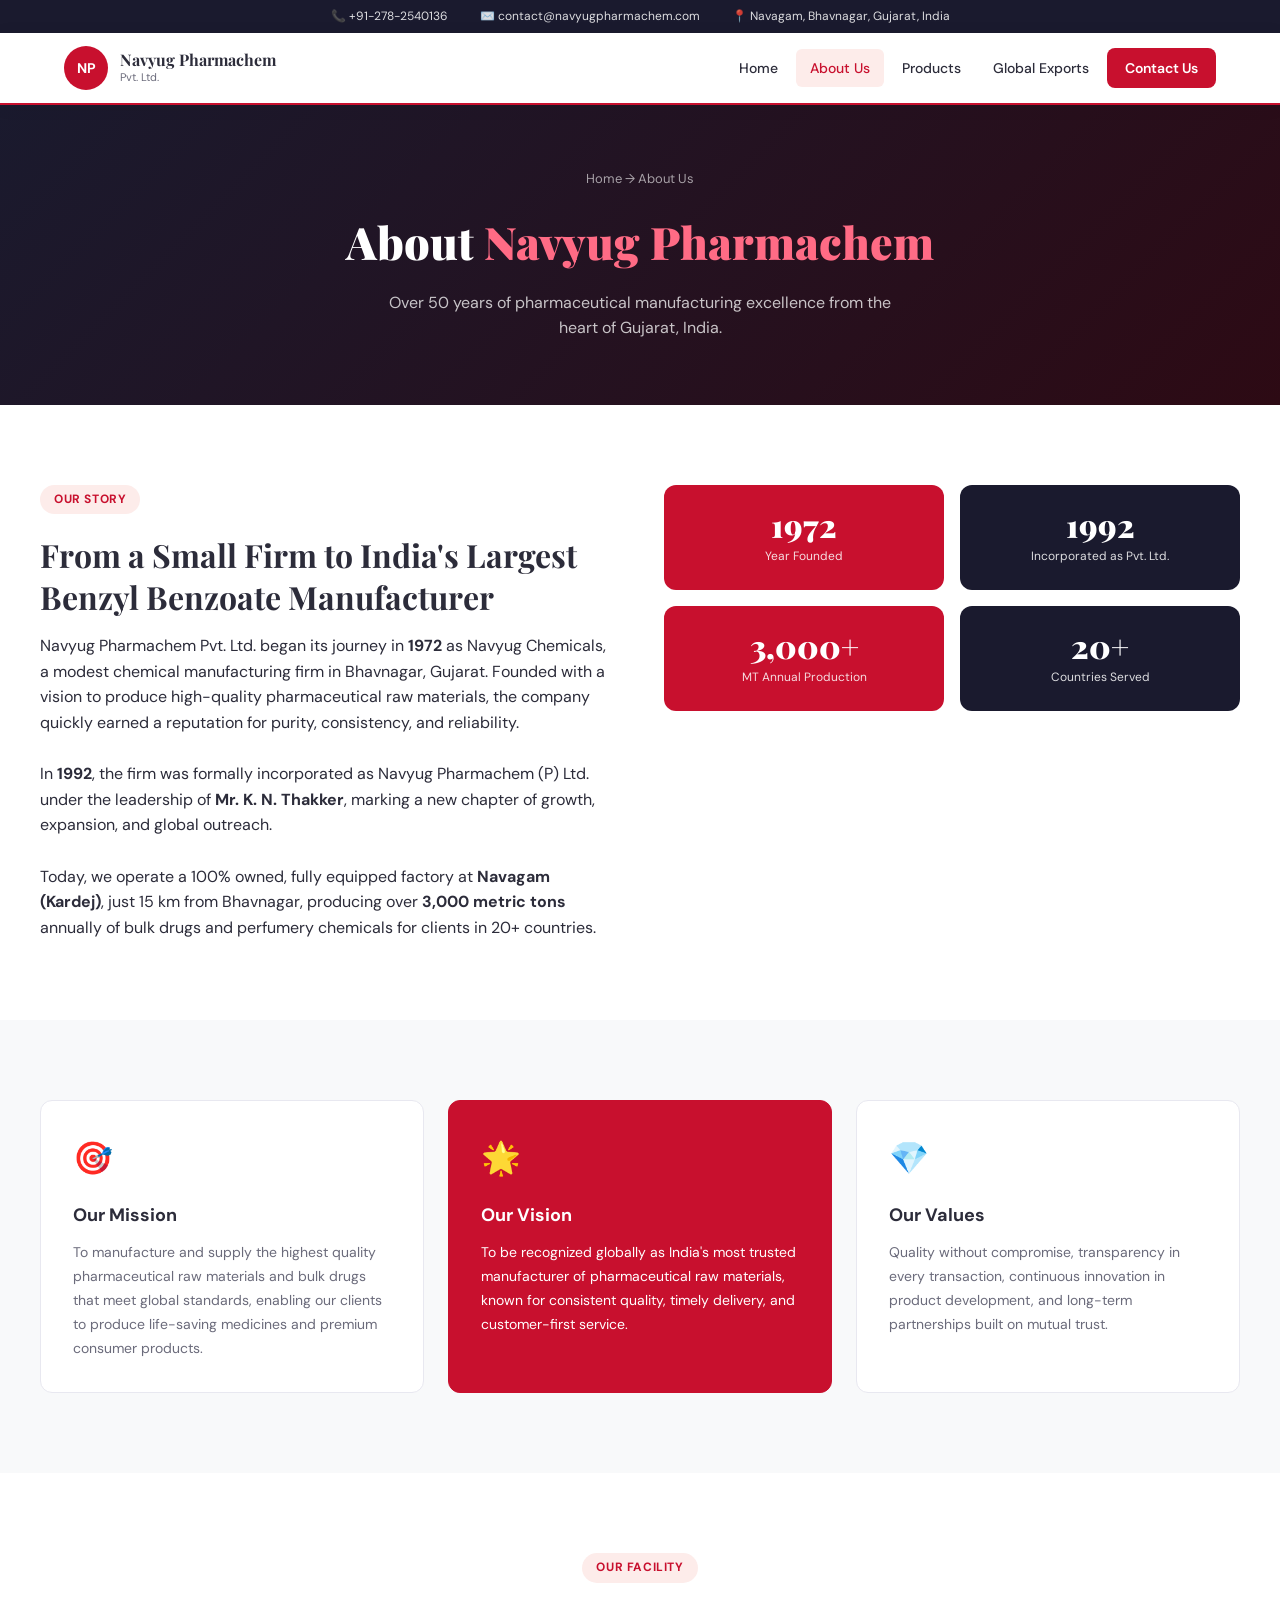
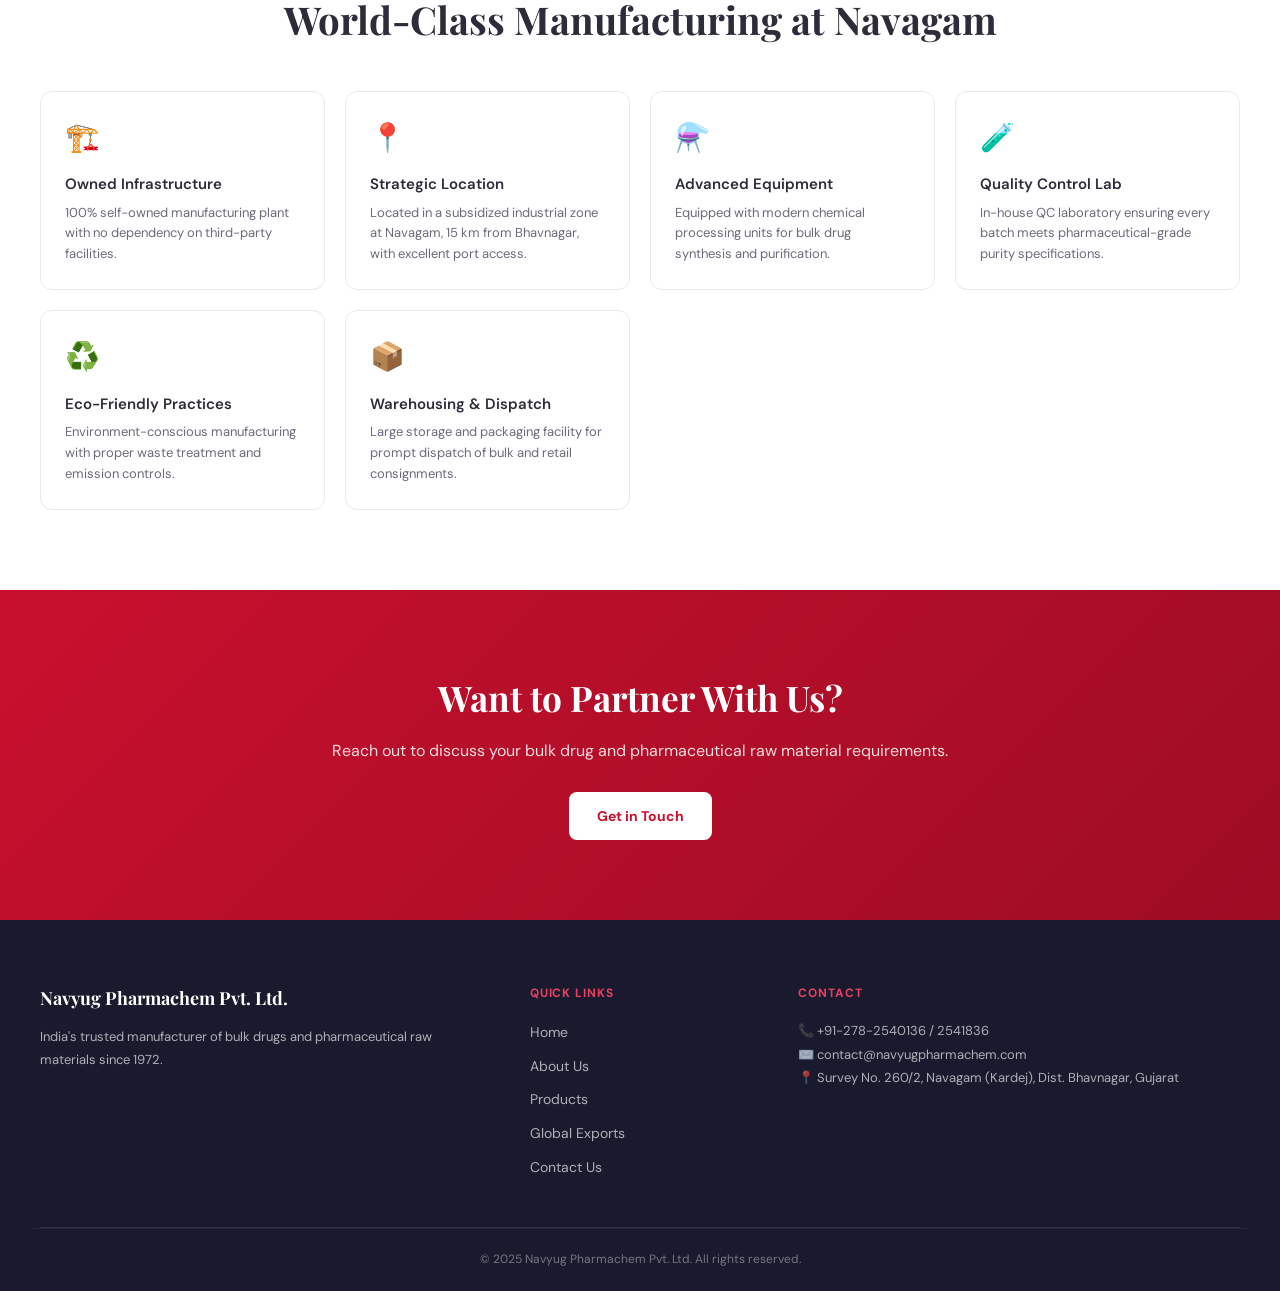
==== about.html @ 343d5f93 "Initial commit" ====
<!DOCTYPE html>
<html lang="en">
<head>
  <meta charset="UTF-8"/>
  <meta name="viewport" content="width=device-width, initial-scale=1.0"/>
  <title>About Us – Navyug Pharmachem Pvt. Ltd.</title>
  <link rel="preconnect" href="https://fonts.googleapis.com">
  <link href="https://fonts.googleapis.com/css2?family=Playfair+Display:wght@700;900&family=DM+Sans:wght@300;400;500;600&display=swap" rel="stylesheet">
  <link rel="stylesheet" href="style.css"/>
</head>
<body>
<div class="topbar">
  <span>📞 +91-278-2540136</span>
  <span>✉️ contact@navyugpharmachem.com</span>
  <span>📍 Navagam, Bhavnagar, Gujarat, India</span>
</div>
<nav class="navbar" id="navbar">
  <div class="nav-container">
    <a href="index.html" class="nav-logo">
      <div class="logo-circle">NP</div>
      <div>
        <div class="logo-name">Navyug Pharmachem</div>
        <div class="logo-sub">Pvt. Ltd.</div>
      </div>
    </a>
    <button class="hamburger" id="hamburger" aria-label="Menu">
      <span></span><span></span><span></span>
    </button>
    <ul class="nav-menu" id="navMenu">
      <li><a href="index.html">Home</a></li>
      <li><a href="about.html" class="active">About Us</a></li>
      <li><a href="products.html">Products</a></li>
      <li><a href="exports.html">Global Exports</a></li>
      <li><a href="contact.html" class="nav-cta">Contact Us</a></li>
    </ul>
  </div>
</nav>
<section class="page-hero">
  <div class="container">
    <div class="breadcrumb"><a href="index.html">Home</a> → About Us</div>
    <h1>About <span class="hero-accent">Navyug Pharmachem</span></h1>
    <p>Over 50 years of pharmaceutical manufacturing excellence from the heart of Gujarat, India.</p>
  </div>
</section>
<section class="section">
  <div class="container">
    <div class="two-col">
      <div>
        <div class="section-tag">Our Story</div>
        <h2>From a Small Firm to India's Largest Benzyl Benzoate Manufacturer</h2>
        <p>Navyug Pharmachem Pvt. Ltd. began its journey in <strong>1972</strong> as Navyug Chemicals, a modest chemical manufacturing firm in Bhavnagar, Gujarat. Founded with a vision to produce high-quality pharmaceutical raw materials, the company quickly earned a reputation for purity, consistency, and reliability.</p>
        <br>
        <p>In <strong>1992</strong>, the firm was formally incorporated as Navyug Pharmachem (P) Ltd. under the leadership of <strong>Mr. K. N. Thakker</strong>, marking a new chapter of growth, expansion, and global outreach.</p>
        <br>
        <p>Today, we operate a 100% owned, fully equipped factory at <strong>Navagam (Kardej)</strong>, just 15 km from Bhavnagar, producing over <strong>3,000 metric tons</strong> annually of bulk drugs and perfumery chemicals for clients in 20+ countries.</p>
      </div>
      <div class="about-stats-box">
        <div class="asb-item"><div class="asb-num">1972</div><div class="asb-label">Year Founded</div></div>
        <div class="asb-item"><div class="asb-num">1992</div><div class="asb-label">Incorporated as Pvt. Ltd.</div></div>
        <div class="asb-item"><div class="asb-num">3,000+</div><div class="asb-label">MT Annual Production</div></div>
        <div class="asb-item"><div class="asb-num">20+</div><div class="asb-label">Countries Served</div></div>
      </div>
    </div>
  </div>
</section>
<section class="section section-gray">
  <div class="container">
    <div class="mv-grid">
      <div class="mv-card"><div class="mv-icon">🎯</div><h3>Our Mission</h3><p>To manufacture and supply the highest quality pharmaceutical raw materials and bulk drugs that meet global standards, enabling our clients to produce life-saving medicines and premium consumer products.</p></div>
      <div class="mv-card mv-card-red"><div class="mv-icon">🌟</div><h3>Our Vision</h3><p>To be recognized globally as India's most trusted manufacturer of pharmaceutical raw materials, known for consistent quality, timely delivery, and customer-first service.</p></div>
      <div class="mv-card"><div class="mv-icon">💎</div><h3>Our Values</h3><p>Quality without compromise, transparency in every transaction, continuous innovation in product development, and long-term partnerships built on mutual trust.</p></div>
    </div>
  </div>
</section>
<section class="section">
  <div class="container">
    <div class="section-header">
      <div class="section-tag">Our Facility</div>
      <h2>World-Class Manufacturing at Navagam</h2>
    </div>
    <div class="facility-grid">
      <div class="facility-item"><div class="fi-icon">🏗️</div><h4>Owned Infrastructure</h4><p>100% self-owned manufacturing plant with no dependency on third-party facilities.</p></div>
      <div class="facility-item"><div class="fi-icon">📍</div><h4>Strategic Location</h4><p>Located in a subsidized industrial zone at Navagam, 15 km from Bhavnagar, with excellent port access.</p></div>
      <div class="facility-item"><div class="fi-icon">⚗️</div><h4>Advanced Equipment</h4><p>Equipped with modern chemical processing units for bulk drug synthesis and purification.</p></div>
      <div class="facility-item"><div class="fi-icon">🧪</div><h4>Quality Control Lab</h4><p>In-house QC laboratory ensuring every batch meets pharmaceutical-grade purity specifications.</p></div>
      <div class="facility-item"><div class="fi-icon">♻️</div><h4>Eco-Friendly Practices</h4><p>Environment-conscious manufacturing with proper waste treatment and emission controls.</p></div>
      <div class="facility-item"><div class="fi-icon">📦</div><h4>Warehousing &amp; Dispatch</h4><p>Large storage and packaging facility for prompt dispatch of bulk and retail consignments.</p></div>
    </div>
  </div>
</section>
<section class="cta-banner">
  <div class="container">
    <h2>Want to Partner With Us?</h2>
    <p>Reach out to discuss your bulk drug and pharmaceutical raw material requirements.</p>
    <a href="contact.html" class="btn-white">Get in Touch</a>
  </div>
</section>
<footer class="footer">
  <div class="container footer-grid">
    <div>
      <div class="footer-logo">Navyug Pharmachem Pvt. Ltd.</div>
      <p class="footer-desc">India's trusted manufacturer of bulk drugs and pharmaceutical raw materials since 1972.</p>
    </div>
    <div>
      <div class="footer-heading">Quick Links</div>
      <ul class="footer-links">
        <li><a href="index.html">Home</a></li>
        <li><a href="about.html">About Us</a></li>
        <li><a href="products.html">Products</a></li>
        <li><a href="exports.html">Global Exports</a></li>
        <li><a href="contact.html">Contact Us</a></li>
      </ul>
    </div>
    <div>
      <div class="footer-heading">Contact</div>
      <p>📞 +91-278-2540136 / 2541836</p>
      <p>✉️ contact@navyugpharmachem.com</p>
      <p>📍 Survey No. 260/2, Navagam (Kardej), Dist. Bhavnagar, Gujarat</p>
    </div>
  </div>
  <div class="footer-bottom"><p>© 2025 Navyug Pharmachem Pvt. Ltd. All rights reserved.</p></div>
</footer>
<script src="script.js"></script>
</body>
</html>
---- style.css ----
:root {
  --red: #C8102E; --red-dark: #9E0C24; --red-light: #FDECEA; --red-mid: #E84060;
  --dark: #1A1A2E; --text: #2C2C3A; --muted: #6B6B7B; --bg: #FFFFFF;
  --bg-gray: #F8F9FA; --border: #E8E8F0; --white: #FFFFFF;
  --font-head: 'Playfair Display', Georgia, serif;
  --font-body: 'DM Sans', 'Segoe UI', sans-serif;
  --radius: 12px; --shadow: 0 4px 20px rgba(200,16,46,0.08);
  --shadow-lg: 0 8px 40px rgba(200,16,46,0.12); --transition: 0.25s ease;
}
*, *::before, *::after { margin: 0; padding: 0; box-sizing: border-box; }
html { scroll-behavior: smooth; }
body { font-family: var(--font-body); color: var(--text); background: var(--bg); line-height: 1.6; font-size: 16px; }

.topbar { background: var(--dark); color: rgba(255,255,255,.85); font-size: 12px; padding: 7px 2rem; display: flex; justify-content: center; gap: 2rem; flex-wrap: wrap; }

.navbar { background: var(--white); border-bottom: 2px solid var(--red); position: sticky; top: 0; z-index: 1000; box-shadow: 0 2px 16px rgba(0,0,0,0.07); }
.nav-container { max-width: 1200px; margin: 0 auto; padding: 0 1.5rem; display: flex; align-items: center; justify-content: space-between; height: 70px; }
.nav-logo { display: flex; align-items: center; gap: 12px; text-decoration: none; }
.logo-circle { width: 44px; height: 44px; background: var(--red); border-radius: 50%; display: flex; align-items: center; justify-content: center; color: #fff; font-weight: 700; font-size: 14px; flex-shrink: 0; }
.logo-name { font-family: var(--font-head); font-size: 16px; color: var(--text); font-weight: 700; line-height: 1.2; }
.logo-sub { font-size: 11px; color: var(--muted); }
.nav-menu { list-style: none; display: flex; align-items: center; gap: 0.25rem; }
.nav-menu a { text-decoration: none; color: var(--text); font-size: 14px; font-weight: 500; padding: 8px 14px; border-radius: 6px; transition: var(--transition); display: block; }
.nav-menu a:hover, .nav-menu a.active { color: var(--red); background: var(--red-light); }
.nav-cta { background: var(--red) !important; color: #fff !important; border-radius: 8px !important; padding: 9px 18px !important; font-weight: 600 !important; }
.nav-cta:hover { background: var(--red-dark) !important; color: #fff !important; }
.hamburger { display: none; flex-direction: column; gap: 5px; cursor: pointer; background: none; border: none; padding: 6px; }
.hamburger span { display: block; width: 24px; height: 2.5px; background: var(--text); border-radius: 2px; transition: var(--transition); }

.hero { background: linear-gradient(135deg, #1A1A2E 0%, #2D0A14 50%, #C8102E 100%); min-height: 90vh; display: flex; flex-direction: column; justify-content: center; align-items: center; padding: 5rem 2rem 3rem; position: relative; overflow: hidden; }
.hero-bg { position: absolute; inset: 0; background: radial-gradient(ellipse at 80% 50%, rgba(200,16,46,0.3) 0%, transparent 70%); pointer-events: none; }
.hero-content { text-align: center; max-width: 720px; position: relative; z-index: 1; animation: fadeUp 0.7s ease both; }
.hero-badge { display: inline-block; background: rgba(255,255,255,0.12); border: 1px solid rgba(255,255,255,0.2); color: #fff; font-size: 12px; font-weight: 600; padding: 6px 16px; border-radius: 20px; margin-bottom: 1.5rem; letter-spacing: 0.05em; text-transform: uppercase; }
.hero-content h1 { font-family: var(--font-head); font-size: clamp(2rem, 5vw, 3.5rem); color: #fff; line-height: 1.15; margin-bottom: 1.25rem; font-weight: 900; }
.hero-accent { color: #FF6B85; }
.hero-content p { color: rgba(255,255,255,0.8); font-size: 17px; max-width: 540px; margin: 0 auto 2rem; line-height: 1.7; }
.hero-btns { display: flex; gap: 12px; justify-content: center; flex-wrap: wrap; }
.hero-card-group { display: flex; gap: 1rem; margin-top: 3rem; position: relative; z-index: 1; flex-wrap: wrap; justify-content: center; animation: fadeUp 0.9s ease both; }
.hero-card { background: rgba(255,255,255,0.1); backdrop-filter: blur(10px); border: 1px solid rgba(255,255,255,0.15); border-radius: var(--radius); padding: 1.25rem 2rem; text-align: center; min-width: 150px; }
.hc-num { font-family: var(--font-head); font-size: 2rem; font-weight: 900; color: #fff; line-height: 1; }
.hc-label { color: rgba(255,255,255,0.7); font-size: 12px; margin-top: 4px; }

.page-hero { background: linear-gradient(135deg, #1A1A2E 0%, #2D0A14 100%); padding: 4rem 2rem; text-align: center; }
.breadcrumb { color: rgba(255,255,255,0.6); font-size: 13px; margin-bottom: 1rem; }
.breadcrumb a { color: rgba(255,255,255,0.6); text-decoration: none; }
.breadcrumb a:hover { color: #fff; }
.page-hero h1 { font-family: var(--font-head); font-size: clamp(1.8rem, 4vw, 2.8rem); color: #fff; font-weight: 900; margin-bottom: 0.75rem; }
.page-hero p { color: rgba(255,255,255,0.75); font-size: 16px; max-width: 540px; margin: 0 auto; }

.btn-red { display: inline-flex; align-items: center; gap: 6px; background: var(--red); color: #fff; border: none; padding: 13px 28px; border-radius: 8px; font-size: 14px; font-weight: 600; cursor: pointer; text-decoration: none; transition: var(--transition); font-family: var(--font-body); }
.btn-red:hover { background: var(--red-dark); transform: translateY(-1px); }
.btn-red-sm { display: inline-flex; align-items: center; background: var(--red); color: #fff; border: none; padding: 8px 18px; border-radius: 6px; font-size: 13px; font-weight: 600; cursor: pointer; text-decoration: none; transition: var(--transition); margin-top: 1rem; }
.btn-red-sm:hover { background: var(--red-dark); }
.btn-ghost { display: inline-flex; align-items: center; gap: 6px; background: transparent; color: #fff; border: 1.5px solid rgba(255,255,255,0.5); padding: 13px 28px; border-radius: 8px; font-size: 14px; font-weight: 600; cursor: pointer; text-decoration: none; transition: var(--transition); }
.btn-ghost:hover { background: rgba(255,255,255,0.1); border-color: #fff; }
.btn-white { display: inline-flex; align-items: center; background: #fff; color: var(--red); border: none; padding: 13px 28px; border-radius: 8px; font-size: 14px; font-weight: 700; cursor: pointer; text-decoration: none; transition: var(--transition); }
.btn-white:hover { background: #f0f0f0; transform: translateY(-1px); }

.section { padding: 5rem 2rem; }
.section-gray { background: var(--bg-gray); }
.container { max-width: 1200px; margin: 0 auto; }
.section-header { text-align: center; margin-bottom: 3rem; }
.section-tag { display: inline-block; background: var(--red-light); color: var(--red); font-size: 12px; font-weight: 700; padding: 5px 14px; border-radius: 20px; text-transform: uppercase; letter-spacing: 0.05em; margin-bottom: 0.75rem; }
.section-header h2 { font-family: var(--font-head); font-size: clamp(1.6rem, 3vw, 2.4rem); color: var(--text); font-weight: 700; line-height: 1.25; margin-bottom: 0.5rem; }
.section-header p { color: var(--muted); font-size: 15px; max-width: 500px; margin: 0 auto; }

.features-grid { display: grid; grid-template-columns: repeat(auto-fit, minmax(280px, 1fr)); gap: 1.5rem; }
.feature-card { background: var(--bg); border: 1px solid var(--border); border-radius: var(--radius); padding: 1.75rem; transition: var(--transition); border-top: 3px solid transparent; }
.feature-card:hover { border-top-color: var(--red); box-shadow: var(--shadow-lg); transform: translateY(-3px); }
.feature-icon { font-size: 2rem; margin-bottom: 1rem; }
.feature-card h3 { font-size: 16px; font-weight: 600; color: var(--text); margin-bottom: 0.5rem; }
.feature-card p { color: var(--muted); font-size: 14px; line-height: 1.7; }

.product-mini-grid { display: grid; grid-template-columns: repeat(auto-fit, minmax(180px, 1fr)); gap: 1.25rem; }
.product-mini { background: var(--bg); border: 1px solid var(--border); border-radius: var(--radius); padding: 1.5rem 1.25rem; text-align: center; transition: var(--transition); }
.product-mini:hover { box-shadow: var(--shadow-lg); transform: translateY(-3px); border-color: var(--red); }
.pm-icon { font-size: 2rem; margin-bottom: 0.75rem; }
.product-mini h4 { font-size: 14px; font-weight: 600; color: var(--text); margin-bottom: 0.4rem; }
.product-mini p { font-size: 12px; color: var(--muted); line-height: 1.5; }
.badge-red { display: inline-block; background: var(--red); color: #fff; font-size: 10px; font-weight: 700; padding: 3px 10px; border-radius: 20px; margin-top: 8px; text-transform: uppercase; }

.cta-banner { background: linear-gradient(135deg, var(--red) 0%, var(--red-dark) 100%); padding: 5rem 2rem; text-align: center; }
.cta-banner h2 { font-family: var(--font-head); font-size: clamp(1.5rem, 3vw, 2.2rem); color: #fff; font-weight: 700; margin-bottom: 0.75rem; }
.cta-banner p { color: rgba(255,255,255,0.85); font-size: 16px; margin-bottom: 1.75rem; }

.footer { background: var(--dark); padding: 4rem 2rem 0; }
.footer-grid { display: grid; grid-template-columns: 2fr 1fr 2fr; gap: 3rem; padding-bottom: 3rem; border-bottom: 1px solid rgba(255,255,255,0.1); }
.footer-logo { font-family: var(--font-head); font-size: 18px; color: #fff; font-weight: 700; margin-bottom: 0.75rem; }
.footer-desc { color: rgba(255,255,255,0.55); font-size: 13px; line-height: 1.7; }
.footer-heading { color: var(--red-mid); font-size: 12px; font-weight: 700; text-transform: uppercase; letter-spacing: 0.08em; margin-bottom: 1rem; }
.footer-links { list-style: none; display: flex; flex-direction: column; gap: 0.5rem; }
.footer-links a { color: rgba(255,255,255,0.65); text-decoration: none; font-size: 14px; transition: var(--transition); }
.footer-links a:hover { color: #fff; padding-left: 4px; }
.footer p { color: rgba(255,255,255,0.65); font-size: 13px; line-height: 1.8; }
.footer-bottom { text-align: center; padding: 1.25rem; border-top: 1px solid rgba(255,255,255,0.05); }
.footer-bottom p { color: rgba(255,255,255,0.4); font-size: 12px; }

.two-col { display: grid; grid-template-columns: 1fr 1fr; gap: 3rem; align-items: start; }
.two-col h2 { font-family: var(--font-head); font-size: clamp(1.5rem, 2.5vw, 2rem); color: var(--text); font-weight: 700; margin: 0.5rem 0 1rem; line-height: 1.3; }
.about-stats-box { display: grid; grid-template-columns: 1fr 1fr; gap: 1rem; }
.asb-item { border-radius: var(--radius); padding: 1.5rem; text-align: center; }
.asb-item:nth-child(odd) { background: var(--red); color: #fff; }
.asb-item:nth-child(even) { background: var(--dark); color: #fff; }
.asb-num { font-family: var(--font-head); font-size: 2rem; font-weight: 900; line-height: 1; }
.asb-label { font-size: 12px; opacity: 0.85; margin-top: 6px; }
.mv-grid { display: grid; grid-template-columns: repeat(auto-fit, minmax(260px, 1fr)); gap: 1.5rem; }
.mv-card { background: #fff; border: 1px solid var(--border); border-radius: var(--radius); padding: 2rem; }
.mv-card-red { background: var(--red); border-color: var(--red); }
.mv-card-red h3, .mv-card-red p { color: #fff !important; }
.mv-icon { font-size: 2rem; margin-bottom: 1rem; }
.mv-card h3 { font-size: 18px; font-weight: 700; color: var(--text); margin-bottom: 0.75rem; }
.mv-card p { color: var(--muted); font-size: 14px; line-height: 1.7; }
.facility-grid { display: grid; grid-template-columns: repeat(auto-fit, minmax(250px, 1fr)); gap: 1.25rem; }
.facility-item { background: #fff; border: 1px solid var(--border); border-radius: var(--radius); padding: 1.5rem; transition: var(--transition); }
.facility-item:hover { box-shadow: var(--shadow); border-color: var(--red); }
.fi-icon { font-size: 1.75rem; margin-bottom: 0.75rem; }
.facility-item h4 { font-size: 15px; font-weight: 600; margin-bottom: 0.4rem; }
.facility-item p { color: var(--muted); font-size: 13px; line-height: 1.6; }

.product-full-grid { display: grid; grid-template-columns: repeat(auto-fit, minmax(340px, 1fr)); gap: 1.5rem; }
.product-full-card { background: #fff; border: 1px solid var(--border); border-radius: var(--radius); padding: 1.75rem; transition: var(--transition); }
.product-full-card:hover { box-shadow: var(--shadow-lg); transform: translateY(-2px); }
.flagship { border-top: 4px solid var(--red); grid-column: span 2; }
.pfc-header { display: flex; align-items: flex-start; gap: 1rem; margin-bottom: 1rem; }
.pfc-icon { font-size: 2rem; flex-shrink: 0; }
.pfc-header h3 { font-size: 18px; font-weight: 700; color: var(--text); line-height: 1.3; }
.product-full-card p { color: var(--muted); font-size: 14px; line-height: 1.7; }
.pfc-uses { background: var(--bg-gray); border-radius: 6px; padding: 10px 14px; font-size: 13px; color: var(--text); margin-top: 1rem; }
.upcoming-grid { display: grid; grid-template-columns: repeat(auto-fit, minmax(200px, 1fr)); gap: 10px; }
.upcoming-item { background: #fff; border: 1px solid var(--border); border-radius: 8px; padding: 12px 16px; font-size: 13px; color: var(--text); font-weight: 500; transition: var(--transition); }
.upcoming-item:hover { background: var(--red-light); border-color: var(--red); color: var(--red); }

.export-regions { display: grid; grid-template-columns: repeat(auto-fit, minmax(240px, 1fr)); gap: 1.5rem; }
.region-card { background: #fff; border: 1px solid var(--border); border-radius: var(--radius); padding: 1.75rem; transition: var(--transition); }
.region-card:hover { box-shadow: var(--shadow-lg); }
.region-flag { font-size: 2.5rem; margin-bottom: 0.75rem; }
.region-card h3 { font-size: 18px; font-weight: 700; color: var(--text); margin-bottom: 1rem; }
.country-list { display: flex; flex-wrap: wrap; gap: 8px; }
.country-pill { background: var(--red-light); color: var(--red); font-size: 12px; font-weight: 600; padding: 5px 12px; border-radius: 20px; }

.contact-layout { display: grid; grid-template-columns: 1.2fr 1fr; gap: 3rem; align-items: start; }
.contact-form-box { background: #fff; border: 1px solid var(--border); border-radius: var(--radius); padding: 2.5rem; box-shadow: var(--shadow); }
.contact-form-box h2 { font-family: var(--font-head); font-size: 1.6rem; font-weight: 700; color: var(--text); margin-bottom: 0.25rem; }
.form-row { display: grid; grid-template-columns: 1fr 1fr; gap: 1rem; }
.form-group { display: flex; flex-direction: column; gap: 6px; margin-bottom: 1.1rem; }
.form-group label { font-size: 13px; font-weight: 600; color: var(--text); }
.form-group input, .form-group select, .form-group textarea { border: 1.5px solid var(--border); border-radius: 8px; padding: 11px 14px; font-size: 14px; font-family: var(--font-body); color: var(--text); background: #fff; transition: var(--transition); outline: none; width: 100%; }
.form-group input:focus, .form-group select:focus, .form-group textarea:focus { border-color: var(--red); box-shadow: 0 0 0 3px rgba(200,16,46,0.08); }
.form-group textarea { resize: vertical; min-height: 120px; }
.form-success { background: #e8f5e9; border: 1px solid #a5d6a7; border-radius: 8px; padding: 1.5rem; color: #2e7d32; font-size: 15px; text-align: center; margin-top: 1rem; }
.contact-info-box h2 { font-family: var(--font-head); font-size: 1.6rem; font-weight: 700; color: var(--text); margin-bottom: 1.75rem; }
.ci-item { display: flex; align-items: flex-start; gap: 1rem; margin-bottom: 1.5rem; padding-bottom: 1.5rem; border-bottom: 1px solid var(--border); }
.ci-item:last-of-type { border-bottom: none; }
.ci-icon { font-size: 1.4rem; width: 40px; flex-shrink: 0; text-align: center; }
.ci-label { font-size: 11px; font-weight: 700; text-transform: uppercase; letter-spacing: 0.05em; color: var(--red); margin-bottom: 4px; }
.ci-value { font-size: 14px; color: var(--text); line-height: 1.7; }
.map-placeholder { margin-top: 1.5rem; border-radius: var(--radius); overflow: hidden; border: 1px solid var(--border); }

@keyframes fadeUp { from { opacity: 0; transform: translateY(20px); } to { opacity: 1; transform: translateY(0); } }

@media (max-width: 900px) {
  .two-col, .contact-layout { grid-template-columns: 1fr; }
  .flagship { grid-column: span 1; }
  .footer-grid { grid-template-columns: 1fr 1fr; }
  .form-row { grid-template-columns: 1fr; }
}
@media (max-width: 680px) {
  .topbar { font-size: 11px; gap: 0.75rem; }
  .hamburger { display: flex; }
  .nav-menu { display: none; flex-direction: column; position: absolute; top: 72px; left: 0; right: 0; background: #fff; border-top: 2px solid var(--red); padding: 1rem 1.5rem; gap: 0.25rem; box-shadow: 0 8px 20px rgba(0,0,0,0.1); }
  .nav-menu.open { display: flex; }
  .nav-menu a { padding: 10px 12px; border-radius: 6px; }
  .hero { min-height: auto; padding: 4rem 1.5rem 2.5rem; }
  .hero-card-group { gap: 0.75rem; }
  .hero-card { padding: 1rem 1.25rem; min-width: 120px; }
  .hc-num { font-size: 1.5rem; }
  .section { padding: 3rem 1.25rem; }
  .features-grid, .product-mini-grid, .product-full-grid { grid-template-columns: 1fr; }
  .about-stats-box { grid-template-columns: 1fr 1fr; }
  .footer-grid { grid-template-columns: 1fr; gap: 2rem; }
  .contact-form-box { padding: 1.5rem; }
  .cta-banner { padding: 3.5rem 1.5rem; }
  .export-regions { grid-template-columns: 1fr; }
  .nav-cta { width: 100%; text-align: center; display: block; }
}
@media (max-width: 400px) {
  .hero-btns { flex-direction: column; align-items: center; }
  .btn-red, .btn-ghost { width: 100%; justify-content: center; }
}
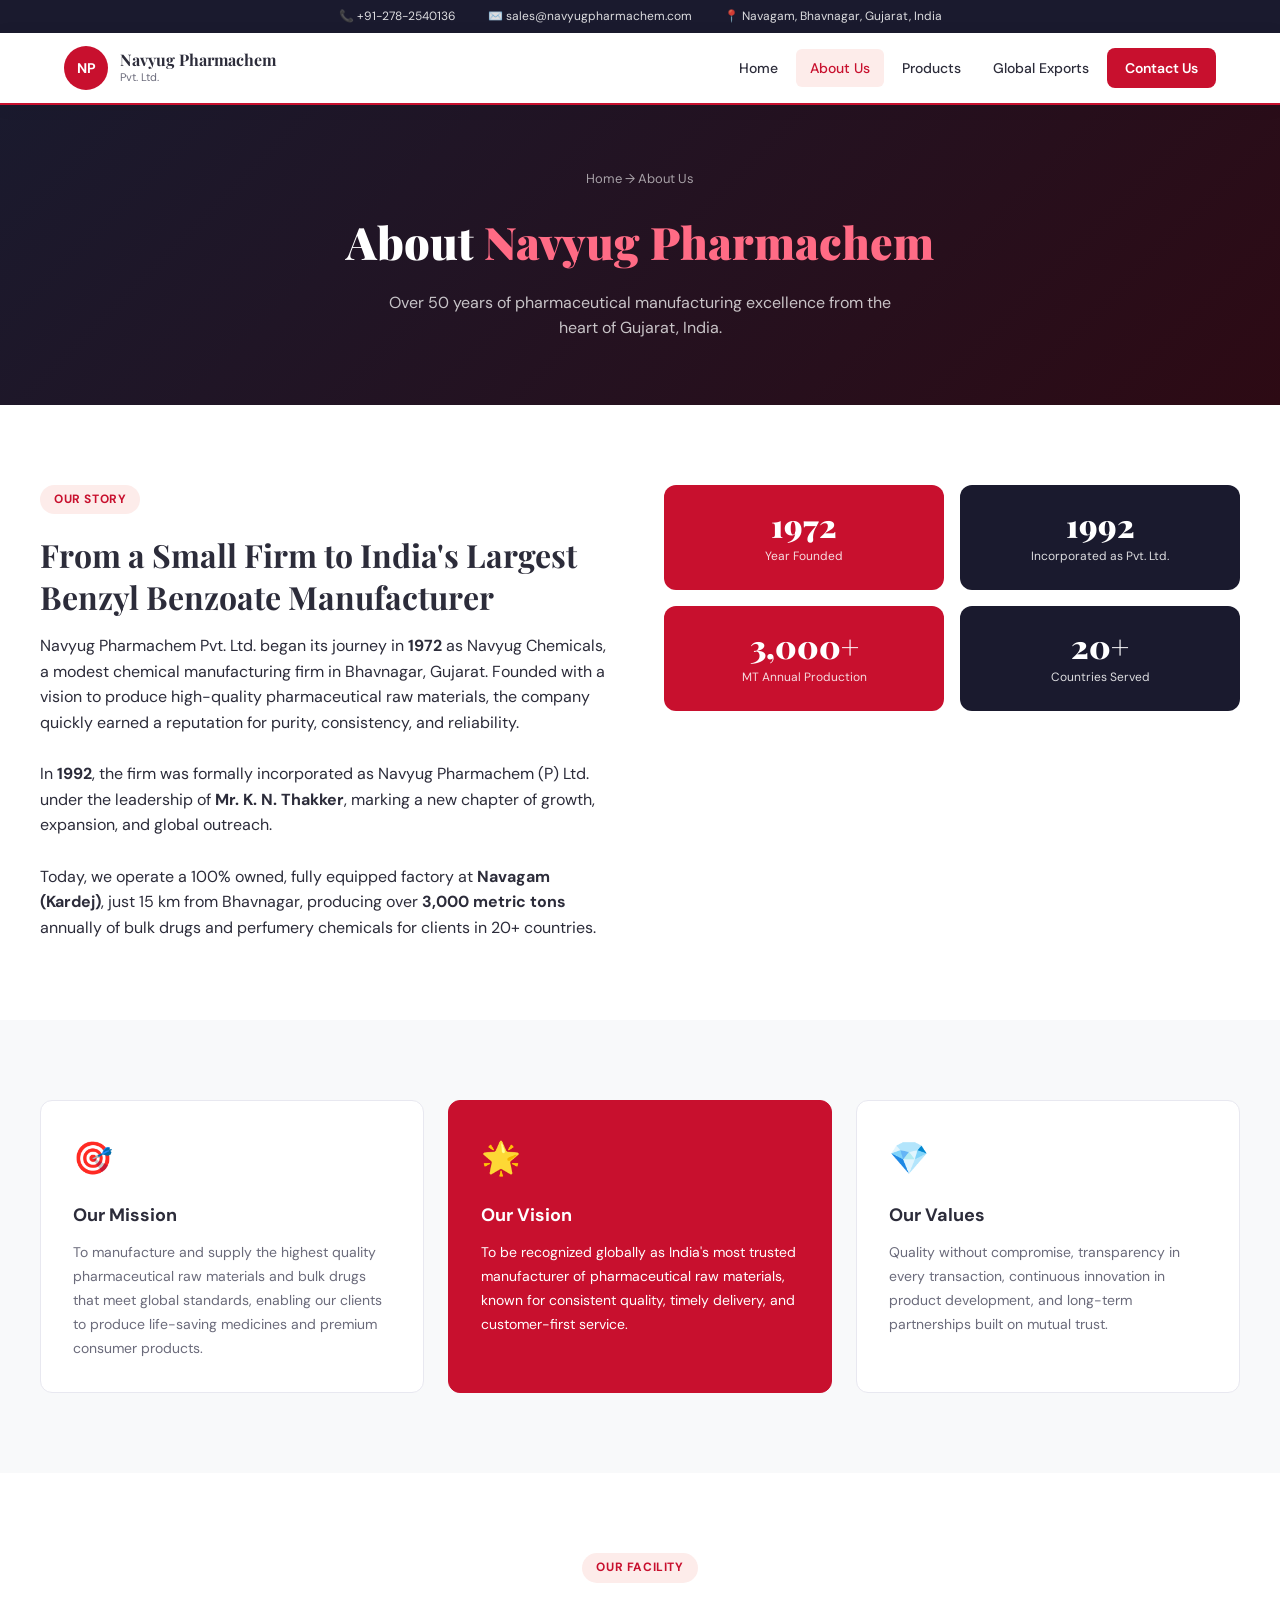
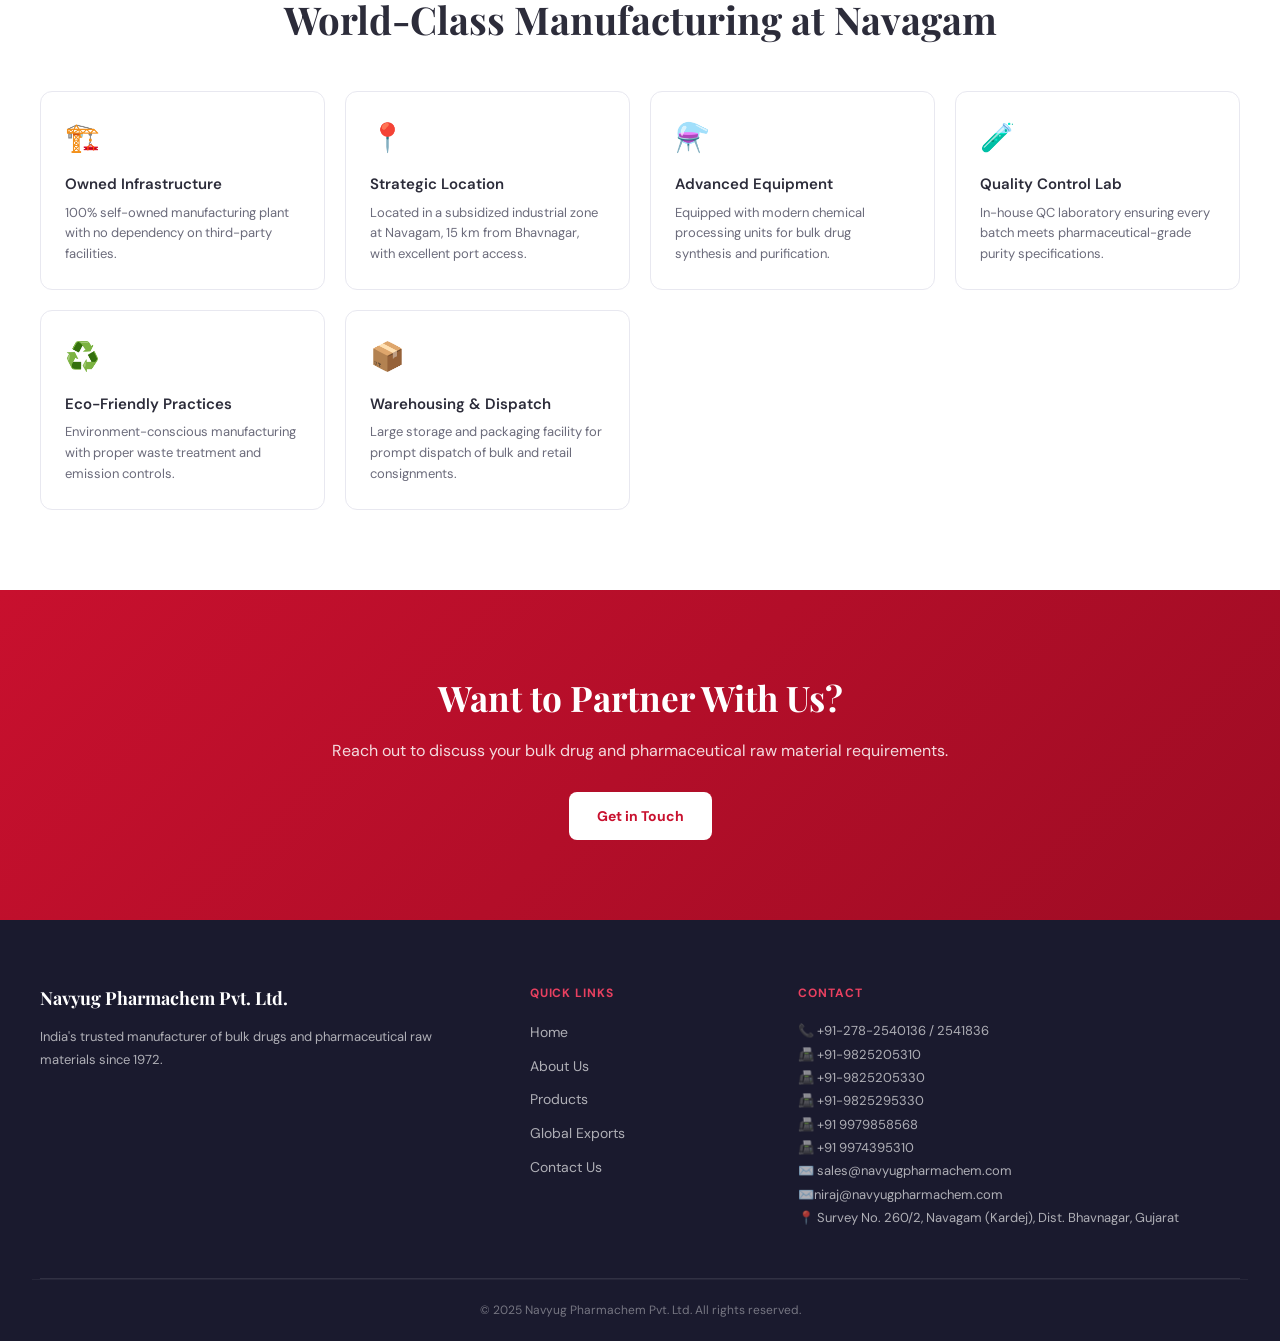
==== commit 84d1e5f4: "Update about.html changes made, updated numbers and mail IDs" ====
--- a/about.html
+++ b/about.html
@@ -11,7 +11,7 @@
 <body>
 <div class="topbar">
   <span>📞 +91-278-2540136</span>
-  <span>✉️ contact@navyugpharmachem.com</span>
+  <span>✉️ sales@navyugpharmachem.com</span>
   <span>📍 Navagam, Bhavnagar, Gujarat, India</span>
 </div>
 <nav class="navbar" id="navbar">
@@ -114,7 +114,13 @@
     <div>
       <div class="footer-heading">Contact</div>
       <p>📞 +91-278-2540136 / 2541836</p>
-      <p>✉️ contact@navyugpharmachem.com</p>
+       <p>📠 +91-9825205310</p>
+      <p>📠 +91-9825205330</p>
+     <p>📠 +91-9825295330</p>
+      <p>📠 +91 9979858568</p>
+      <p>📠 +91 9974395310 </p>
+      <p>✉️ sales@navyugpharmachem.com</p>
+      <p>✉️niraj@navyugpharmachem.com</p>
       <p>📍 Survey No. 260/2, Navagam (Kardej), Dist. Bhavnagar, Gujarat</p>
     </div>
   </div>
@@ -122,4 +128,4 @@
 </footer>
 <script src="script.js"></script>
 </body>
-</html>+</html>
